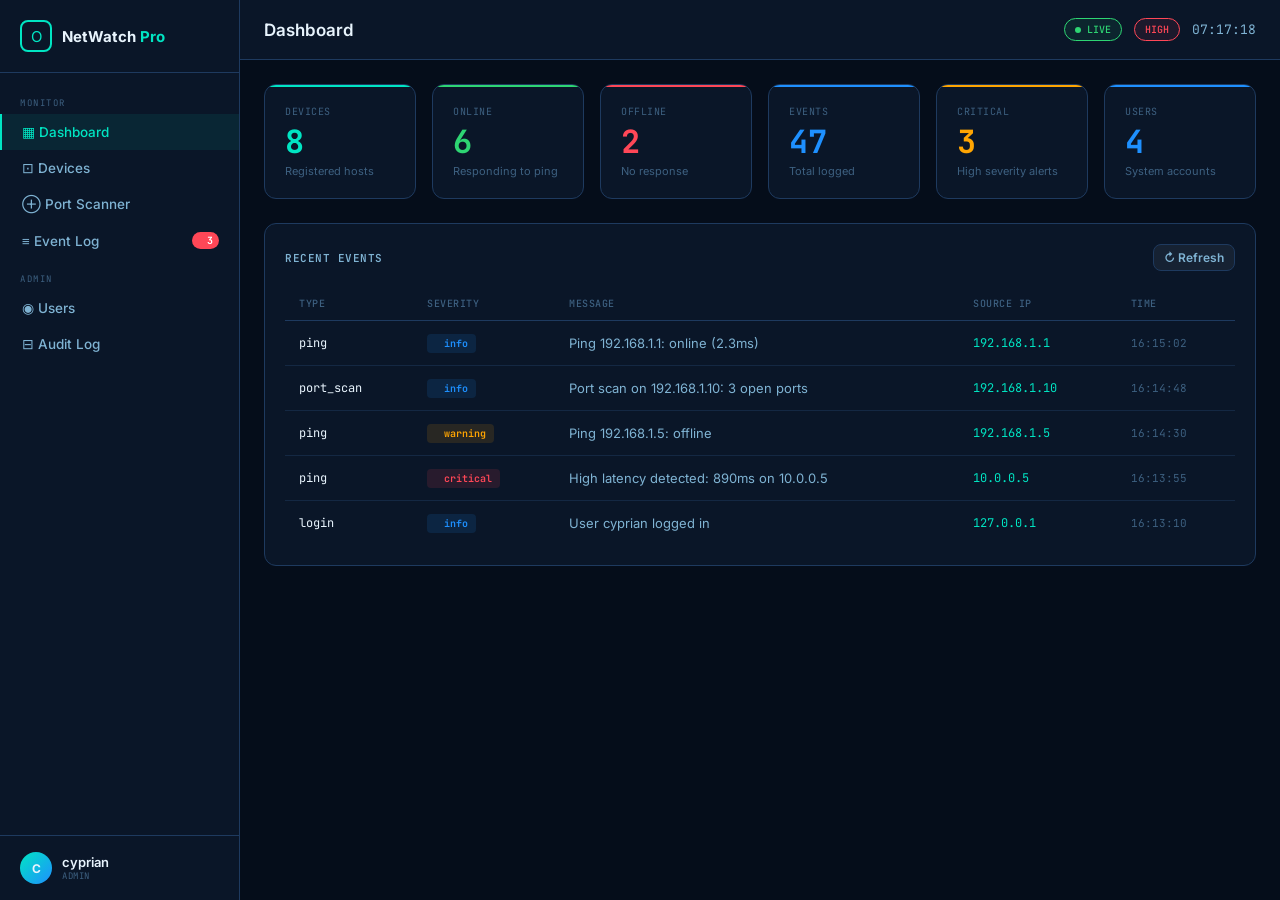
==== index.html @ 461dfc9f "Initial commit: NetWatch Pro dashboard" ====
<!DOCTYPE html>
<html lang="en">
<head>
  <meta charset="UTF-8" />
  <meta name="viewport" content="width=device-width, initial-scale=1.0" />
  <title>NetWatch Pro — Demo</title>
  <link rel="stylesheet" href="styles.css" />
</head>
<body>
<div class="app">
  <aside class="sidebar">
    <div class="logo">
      <div class="logo-icon">O</div>
      <div class="logo-text">NetWatch <span>Pro</span></div>
    </div>
    <nav class="nav">
      <div class="nav-label">Monitor</div>
      <button class="nav-item active" onclick="showPage('dashboard',this)">▦ Dashboard</button>
      <button class="nav-item" onclick="showPage('devices',this)">⊡ Devices</button>
      <button class="nav-item" onclick="showPage('scanner',this)">⊕ Port Scanner</button>
      <button class="nav-item" onclick="showPage('events',this)">≡ Event Log <span class="badge">3</span></button>
      <div class="nav-label">Admin</div>
      <button class="nav-item" onclick="showPage('users',this)">◉ Users</button>
      <button class="nav-item" onclick="showPage('audit',this)">⊟ Audit Log</button>
    </nav>
    <div class="sidebar-foot">
      <div class="avatar">C</div>
      <div>
        <div class="uname">cyprian</div>
        <div class="urole">ADMIN</div>
      </div>
    </div>
  </aside>

  <main class="main">
    <div class="topbar">
      <h1 id="page-title">Dashboard</h1>
      <span class="pill pill-live">LIVE</span>
      <span class="pill pill-high">HIGH</span>
      <span class="clock" id="clock">00:00:00</span>
    </div>

    <!-- DASHBOARD -->
    <div class="page" id="pg-dashboard">
      <div class="stats-grid">
        <div class="stat teal"><div class="stat-label">Devices</div><div class="stat-val">8</div><div class="stat-sub">Registered hosts</div></div>
        <div class="stat green"><div class="stat-label">Online</div><div class="stat-val">6</div><div class="stat-sub">Responding to ping</div></div>
        <div class="stat red"><div class="stat-label">Offline</div><div class="stat-val">2</div><div class="stat-sub">No response</div></div>
        <div class="stat blue"><div class="stat-label">Events</div><div class="stat-val">47</div><div class="stat-sub">Total logged</div></div>
        <div class="stat yellow"><div class="stat-label">Critical</div><div class="stat-val">3</div><div class="stat-sub">High severity alerts</div></div>
        <div class="stat blue"><div class="stat-label">Users</div><div class="stat-val">4</div><div class="stat-sub">System accounts</div></div>
      </div>
      <div class="card">
        <div class="card-head">
          <span class="card-title">Recent Events</span>
          <button class="btn btn-ghost btn-sm">↻ Refresh</button>
        </div>
        <div class="table-wrap">
          <table>
            <thead><tr><th>Type</th><th>Severity</th><th>Message</th><th>Source IP</th><th>Time</th></tr></thead>
            <tbody>
              <tr><td class="mono sm">ping</td><td><span class="badge b-info">info</span></td><td class="td-msg">Ping 192.168.1.1: online (2.3ms)</td><td class="mono teal sm">192.168.1.1</td><td class="mono muted xs">16:15:02</td></tr>
              <tr><td class="mono sm">port_scan</td><td><span class="badge b-info">info</span></td><td class="td-msg">Port scan on 192.168.1.10: 3 open ports</td><td class="mono teal sm">192.168.1.10</td><td class="mono muted xs">16:14:48</td></tr>
              <tr><td class="mono sm">ping</td><td><span class="badge b-warn">warning</span></td><td class="td-msg">Ping 192.168.1.5: offline</td><td class="mono teal sm">192.168.1.5</td><td class="mono muted xs">16:14:30</td></tr>
              <tr><td class="mono sm">ping</td><td><span class="badge b-crit">critical</span></td><td class="td-msg">High latency detected: 890ms on 10.0.0.5</td><td class="mono teal sm">10.0.0.5</td><td class="mono muted xs">16:13:55</td></tr>
              <tr><td class="mono sm">login</td><td><span class="badge b-info">info</span></td><td class="td-msg">User cyprian logged in</td><td class="mono teal sm">127.0.0.1</td><td class="mono muted xs">16:13:10</td></tr>
            </tbody>
          </table>
        </div>
      </div>
    </div>

    <!-- DEVICES -->
    <div class="page hidden" id="pg-devices">
      <div class="filter-bar">
        <input class="form-input" placeholder="Search by name or IP..." oninput="filterDevices(this.value)">
        <button class="btn btn-ghost btn-sm" onclick="pingAll()">↻ Ping All</button>
        <button class="btn btn-primary btn-sm" onclick="showToast('Add Device modal would open in the real app','s')">+ Add Device</button>
      </div>
      <div class="card">
        <div class="card-head">
          <span class="card-title" id="dev-count">Devices (8)</span>
          <button class="btn btn-ghost btn-sm" onclick="renderDevices(devices)">↻ Refresh</button>
        </div>
        <div class="table-wrap">
          <table>
            <thead><tr><th>Name</th><th>IP Address</th><th>Type</th><th>Location</th><th>Status</th><th>Latency</th><th>Last Seen</th><th>Actions</th></tr></thead>
            <tbody id="dev-tbody"></tbody>
          </table>
        </div>
      </div>
    </div>

    <!-- PORT SCANNER -->
    <div class="page hidden" id="pg-scanner">
      <div class="scan-grid">
        <div class="card">
          <div class="card-head"><span class="card-title">TCP Port Scanner</span></div>
          <div class="form-group">
            <label class="form-label">Target IP</label>
            <input class="form-input full" id="scan-ip" placeholder="192.168.1.1">
          </div>
          <div class="form-row">
            <div class="form-group">
              <label class="form-label">Start Port</label>
              <input type="number" class="form-input full" id="scan-start" value="1">
            </div>
            <div class="form-group">
              <label class="form-label">End Port</label>
              <input type="number" class="form-input full" id="scan-end" value="1024">
            </div>
          </div>
          <div class="form-group">
            <label class="form-label">Presets</label>
            <div class="preset-row">
              <button class="btn btn-ghost btn-sm" onclick="setPreset(80,443)">Web</button>
              <button class="btn btn-ghost btn-sm" onclick="setPreset(22,22)">SSH</button>
              <button class="btn btn-ghost btn-sm" onclick="setPreset(3389,3389)">RDP</button>
              <button class="btn btn-ghost btn-sm" onclick="setPreset(1433,5432)">Database</button>
              <button class="btn btn-ghost btn-sm" onclick="setPreset(1,1024)">All Common</button>
            </div>
          </div>
          <button class="btn btn-primary full-btn" id="scan-btn" onclick="runScan()">⊕ Scan Now</button>
          <div class="warn-box">⚠ Only scan devices you own or have explicit permission to scan.</div>
        </div>
        <div class="card">
          <div class="card-head"><span class="card-title">Results</span></div>
          <div id="scan-results"><div class="empty">Enter a target IP and click Scan Now.</div></div>
        </div>
      </div>
    </div>

    <!-- EVENTS -->
    <div class="page hidden" id="pg-events">
      <div class="filter-bar">
        <input class="form-input" placeholder="Filter events..." oninput="filterEvents(this.value)">
        <select class="form-select" onchange="filterEventSev(this.value)">
          <option value="all">All Severities</option>
          <option value="info">Info</option>
          <option value="warning">Warning</option>
          <option value="critical">Critical</option>
        </select>
        <button class="btn btn-ghost btn-sm" onclick="renderEvents(events)">↻ Refresh</button>
      </div>
      <div class="card">
        <div class="card-head"><span class="card-title" id="ev-count">Event Log (12)</span></div>
        <div class="table-wrap">
          <table>
            <thead><tr><th>Time</th><th>Type</th><th>Severity</th><th>Message</th><th>Source IP</th></tr></thead>
            <tbody id="ev-tbody"></tbody>
          </table>
        </div>
      </div>
    </div>

    <!-- USERS -->
    <div class="page hidden" id="pg-users">
      <div class="filter-bar">
        <button class="btn btn-primary btn-sm" onclick="showToast('Create User modal would open in the real app','s')">+ New User</button>
      </div>
      <div class="card">
        <div class="card-head">
          <span class="card-title">System Users (4)</span>
          <button class="btn btn-ghost btn-sm">↻ Refresh</button>
        </div>
        <div class="table-wrap">
          <table>
            <thead><tr><th>Username</th><th>Email</th><th>Role</th><th>Created</th><th>Actions</th></tr></thead>
            <tbody>
              <tr><td class="fw6">cyprian</td><td class="muted">cyprian@netwatch.pro</td><td><span class="badge b-admin">admin</span></td><td class="mono muted xs">6/24/2026</td><td><button class="btn btn-danger btn-sm" onclick="showToast('Cannot delete yourself','e')">Delete</button></td></tr>
              <tr><td class="fw6">alice</td><td class="muted">alice@company.com</td><td><span class="badge b-viewer">viewer</span></td><td class="mono muted xs">6/23/2026</td><td><button class="btn btn-danger btn-sm" onclick="showToast('User alice deleted','s')">Delete</button></td></tr>
              <tr><td class="fw6">bob</td><td class="muted">bob@company.com</td><td><span class="badge b-viewer">viewer</span></td><td class="mono muted xs">6/22/2026</td><td><button class="btn btn-danger btn-sm" onclick="showToast('User bob deleted','s')">Delete</button></td></tr>
              <tr><td class="fw6">jane</td><td class="muted">jane@company.com</td><td><span class="badge b-admin">admin</span></td><td class="mono muted xs">6/20/2026</td><td><button class="btn btn-danger btn-sm" onclick="showToast('User jane deleted','s')">Delete</button></td></tr>
            </tbody>
          </table>
        </div>
      </div>
    </div>

    <!-- AUDIT LOG -->
    <div class="page hidden" id="pg-audit">
      <div class="filter-bar">
        <input class="form-input" placeholder="Filter by user, action, target...">
        <button class="btn btn-ghost btn-sm">↻ Refresh</button>
      </div>
      <div class="card">
        <div class="card-head"><span class="card-title">Audit Trail (9)</span></div>
        <div class="table-wrap">
          <table>
            <thead><tr><th>Time</th><th>User</th><th>Action</th><th>Target</th><th>IP</th></tr></thead>
            <tbody>
              <tr><td class="mono muted xs">16:15:42</td><td class="fw6 sm">cyprian</td><td><span class="action-badge" style="color:#2ed573">LOGIN</span></td><td class="mono teal sm">auth</td><td class="mono muted xs">127.0.0.1</td></tr>
              <tr><td class="mono muted xs">16:14:48</td><td class="fw6 sm">cyprian</td><td><span class="action-badge" style="color:#1e90ff">PORT_SCAN</span></td><td class="mono teal sm">192.168.1.10</td><td class="mono muted xs">127.0.0.1</td></tr>
              <tr><td class="mono muted xs">16:13:20</td><td class="fw6 sm">cyprian</td><td><span class="action-badge" style="color:#00e5c3">ADD_DEVICE</span></td><td class="mono teal sm">192.168.1.10</td><td class="mono muted xs">127.0.0.1</td></tr>
              <tr><td class="mono muted xs">16:12:05</td><td class="fw6 sm">jane</td><td><span class="action-badge" style="color:#2ed573">LOGIN</span></td><td class="mono teal sm">auth</td><td class="mono muted xs">10.0.0.2</td></tr>
              <tr><td class="mono muted xs">16:10:00</td><td class="fw6 sm">cyprian</td><td><span class="action-badge" style="color:#00e5c3">CREATE_USER</span></td><td class="mono teal sm">alice</td><td class="mono muted xs">127.0.0.1</td></tr>
              <tr><td class="mono muted xs">16:09:10</td><td class="fw6 sm">cyprian</td><td><span class="action-badge" style="color:#1e90ff">PORT_SCAN</span></td><td class="mono teal sm">10.0.0.1</td><td class="mono muted xs">127.0.0.1</td></tr>
              <tr><td class="mono muted xs">16:08:30</td><td class="fw6 sm">alice</td><td><span class="action-badge" style="color:#2ed573">LOGIN</span></td><td class="mono teal sm">auth</td><td class="mono muted xs">192.168.1.100</td></tr>
              <tr><td class="mono muted xs">16:07:00</td><td class="fw6 sm">cyprian</td><td><span class="action-badge" style="color:#00e5c3">ADD_DEVICE</span></td><td class="mono teal sm">192.168.1.1</td><td class="mono muted xs">127.0.0.1</td></tr>
              <tr><td class="mono muted xs">16:05:10</td><td class="fw6 sm">cyprian</td><td><span class="action-badge" style="color:#2ed573">LOGIN</span></td><td class="mono teal sm">auth</td><td class="mono muted xs">127.0.0.1</td></tr>
            </tbody>
          </table>
        </div>
      </div>
    </div>
  </main>
</div>
<script src="app.js"></script>
</body>
</html>
---- styles.css ----
@import url('https://fonts.googleapis.com/css2?family=Inter:wght@300;400;500;600;700&family=JetBrains+Mono:wght@400;500&display=swap');

*, *::before, *::after { box-sizing: border-box; margin: 0; padding: 0; }

:root {
  --bg:     #050d1a;
  --bg2:    #0a1628;
  --bg3:    #0f1f38;
  --border: #1e3a5f;
  --border2:#264d7a;
  --teal:   #00e5c3;
  --teal2:  #00b89e;
  --blue:   #1e90ff;
  --red:    #ff4757;
  --yellow: #ffa502;
  --green:  #2ed573;
  --text:   #e8f4fd;
  --text2:  #7fb3d3;
  --text3:  #3d6080;
  --sidebar:240px;
  --topbar: 60px;
  --mono:   'JetBrains Mono', monospace;
}

html, body { height: 100%; }
body {
  font-family: 'Inter', sans-serif;
  background: var(--bg);
  color: var(--text);
  min-height: 100vh;
  overflow: hidden;
}

/* SCROLLBAR */
::-webkit-scrollbar { width: 4px; }
::-webkit-scrollbar-track { background: var(--bg2); }
::-webkit-scrollbar-thumb { background: var(--border2); border-radius: 2px; }

/* LAYOUT */
.app { display: flex; height: 100vh; }

/* SIDEBAR */
.sidebar {
  width: var(--sidebar);
  background: var(--bg2);
  border-right: 1px solid var(--border);
  display: flex;
  flex-direction: column;
  flex-shrink: 0;
}

.logo {
  padding: 20px;
  border-bottom: 1px solid var(--border);
  display: flex;
  align-items: center;
  gap: 10px;
}

.logo-icon {
  width: 32px; height: 32px;
  border: 2px solid var(--teal);
  border-radius: 8px;
  display: flex; align-items: center; justify-content: center;
  color: var(--teal);
  font-size: 15px;
  flex-shrink: 0;
}

.logo-text { font-size: 15px; font-weight: 700; }
.logo-text span { color: var(--teal); }

.nav { flex: 1; padding: 10px 0; overflow-y: auto; }

.nav-label {
  font-family: var(--mono);
  font-size: 9px;
  letter-spacing: 1.5px;
  color: var(--text3);
  padding: 14px 20px 5px;
  text-transform: uppercase;
}

.nav-item {
  display: flex;
  align-items: center;
  gap: 10px;
  padding: 10px 20px;
  color: var(--text2);
  font-size: 13.5px;
  font-weight: 500;
  cursor: pointer;
  border: none;
  background: none;
  width: 100%;
  text-align: left;
  border-left: 2px solid transparent;
  transition: all 0.15s;
  font-family: inherit;
}

.nav-item:hover { color: var(--text); background: rgba(0,229,195,0.04); }
.nav-item.active { color: var(--teal); background: rgba(0,229,195,0.08); border-left-color: var(--teal); }

.nav-item .badge {
  margin-left: auto;
  background: var(--red);
  color: white;
  font-size: 10px;
  font-weight: 700;
  padding: 2px 6px;
  border-radius: 10px;
  font-family: var(--mono);
}

.sidebar-foot {
  padding: 16px 20px;
  border-top: 1px solid var(--border);
  display: flex;
  align-items: center;
  gap: 10px;
}

.avatar {
  width: 32px; height: 32px;
  background: linear-gradient(135deg, var(--teal), var(--blue));
  border-radius: 50%;
  display: flex; align-items: center; justify-content: center;
  font-size: 12px; font-weight: 700;
  flex-shrink: 0;
}

.uname { font-size: 13px; font-weight: 600; }
.urole { font-size: 9px; color: var(--text3); font-family: var(--mono); letter-spacing: 0.5px; }

/* MAIN */
.main { flex: 1; display: flex; flex-direction: column; overflow: hidden; }

.topbar {
  height: var(--topbar);
  background: var(--bg2);
  border-bottom: 1px solid var(--border);
  display: flex;
  align-items: center;
  padding: 0 24px;
  gap: 12px;
  flex-shrink: 0;
}

.topbar h1 { font-size: 17px; font-weight: 600; flex: 1; }

.pill {
  display: flex; align-items: center; gap: 6px;
  padding: 4px 10px;
  border-radius: 20px;
  font-family: var(--mono);
  font-size: 10px;
  font-weight: 500;
  border: 1px solid;
}

.pill-live { color: var(--green); border-color: var(--green); background: rgba(46,213,115,0.08); }
.pill-live::before { content: ''; width: 6px; height: 6px; background: var(--green); border-radius: 50%; animation: pulse 2s infinite; }
.pill-high { color: var(--red); border-color: var(--red); background: rgba(255,71,87,0.08); }

.clock { font-family: var(--mono); font-size: 13px; color: var(--text2); }

/* PAGE */
.page { flex: 1; overflow-y: auto; padding: 24px; }
.page.hidden { display: none; }

/* STATS */
.stats-grid { display: grid; grid-template-columns: repeat(6, 1fr); gap: 16px; margin-bottom: 24px; }

.stat {
  background: var(--bg2);
  border: 1px solid var(--border);
  border-radius: 12px;
  padding: 20px;
  position: relative;
  overflow: hidden;
}
.stat::before { content: ''; position: absolute; top: 0; left: 0; right: 0; height: 2px; }
.stat.teal::before { background: var(--teal); }
.stat.green::before { background: var(--green); }
.stat.red::before { background: var(--red); }
.stat.blue::before { background: var(--blue); }
.stat.yellow::before { background: var(--yellow); }

.stat-label { font-size: 10px; color: var(--text3); text-transform: uppercase; letter-spacing: 0.5px; margin-bottom: 8px; font-family: var(--mono); }
.stat-val { font-size: 32px; font-weight: 700; font-family: var(--mono); line-height: 1; }
.stat.teal .stat-val  { color: var(--teal); }
.stat.green .stat-val { color: var(--green); }
.stat.red .stat-val   { color: var(--red); }
.stat.blue .stat-val  { color: var(--blue); }
.stat.yellow .stat-val{ color: var(--yellow); }
.stat-sub { font-size: 11px; color: var(--text3); margin-top: 6px; }

/* CARD */
.card { background: var(--bg2); border: 1px solid var(--border); border-radius: 12px; padding: 20px; margin-bottom: 20px; }
.card-head { display: flex; align-items: center; justify-content: space-between; margin-bottom: 16px; }
.card-title { font-size: 11px; font-weight: 600; color: var(--text2); text-transform: uppercase; letter-spacing: 0.5px; font-family: var(--mono); }

/* TABLE */
.table-wrap { overflow-x: auto; }
table { width: 100%; border-collapse: collapse; font-size: 13px; }
thead th { padding: 10px 14px; text-align: left; font-size: 10px; color: var(--text3); text-transform: uppercase; letter-spacing: 0.5px; border-bottom: 1px solid var(--border); font-family: var(--mono); font-weight: 500; }
tbody td { padding: 12px 14px; border-bottom: 1px solid rgba(30,58,95,0.5); vertical-align: middle; }
tbody tr:hover td { background: rgba(0,229,195,0.025); }
tbody tr:last-child td { border-bottom: none; }

/* UTILITY TEXT */
.mono  { font-family: var(--mono); }
.teal  { color: var(--teal); }
.muted { color: var(--text3); }
.sm    { font-size: 12px; }
.xs    { font-size: 11px; }
.fw6   { font-weight: 600; }
.td-msg { color: var(--text2); max-width: 320px; }

/* BADGES */
.badge {
  display: inline-flex; align-items: center; gap: 4px;
  padding: 3px 8px;
  border-radius: 4px;
  font-size: 10px; font-weight: 600;
  font-family: var(--mono);
}
.badge::before { content: ''; width: 5px; height: 5px; border-radius: 50%; }
.b-online  { background: rgba(46,213,115,0.15); color: var(--green); }
.b-online::before  { background: var(--green); }
.b-offline { background: rgba(255,71,87,0.15); color: var(--red); }
.b-offline::before { background: var(--red); }
.b-unknown { background: rgba(127,179,211,0.1); color: var(--text2); }
.b-info    { background: rgba(30,144,255,0.12); color: var(--blue); }
.b-warn    { background: rgba(255,165,2,0.12); color: var(--yellow); }
.b-crit    { background: rgba(255,71,87,0.12); color: var(--red); }
.b-admin   { background: rgba(30,144,255,0.15); color: var(--blue); }
.b-viewer  { background: rgba(0,229,195,0.1); color: var(--teal); }

.action-badge {
  font-family: var(--mono);
  font-size: 10px;
  background: rgba(255,255,255,0.04);
  padding: 2px 7px;
  border-radius: 4px;
}

/* BUTTONS */
.btn {
  display: inline-flex; align-items: center; gap: 6px;
  padding: 9px 16px;
  border-radius: 8px;
  font-size: 13px; font-weight: 600;
  border: none; cursor: pointer;
  font-family: inherit;
  transition: all 0.15s;
  white-space: nowrap;
}
.btn:disabled { opacity: 0.5; cursor: not-allowed; }
.btn-primary { background: var(--teal); color: var(--bg); }
.btn-primary:hover:not(:disabled) { background: var(--teal2); }
.btn-ghost { background: rgba(255,255,255,0.05); color: var(--text2); border: 1px solid var(--border); }
.btn-ghost:hover:not(:disabled) { background: rgba(255,255,255,0.1); color: var(--text); }
.btn-danger { background: rgba(255,71,87,0.15); color: var(--red); border: 1px solid rgba(255,71,87,0.3); }
.btn-danger:hover:not(:disabled) { background: rgba(255,71,87,0.25); }
.btn-sm { padding: 5px 10px; font-size: 12px; }
.full-btn { width: 100%; justify-content: center; }

/* FORMS */
.filter-bar { display: flex; gap: 10px; margin-bottom: 16px; align-items: center; flex-wrap: wrap; }
.form-group { margin-bottom: 14px; }
.form-label { display: block; font-size: 10px; color: var(--text2); text-transform: uppercase; letter-spacing: 0.5px; margin-bottom: 6px; font-family: var(--mono); }
.form-input {
  background: var(--bg);
  border: 1px solid var(--border);
  border-radius: 8px;
  padding: 9px 13px;
  color: var(--text);
  font-family: inherit;
  font-size: 13px;
  outline: none;
  transition: border-color 0.15s;
  max-width: 260px;
}
.form-input:focus { border-color: var(--teal); }
.form-input::placeholder { color: var(--text3); }
.form-input.full { max-width: 100%; width: 100%; }
.form-select {
  background: var(--bg);
  border: 1px solid var(--border);
  border-radius: 8px;
  padding: 9px 13px;
  color: var(--text);
  font-family: inherit;
  font-size: 13px;
  outline: none;
}
.form-select option { background: var(--bg2); }
.form-row { display: grid; grid-template-columns: 1fr 1fr; gap: 12px; }
.preset-row { display: flex; flex-wrap: wrap; gap: 6px; margin-top: 4px; }

/* SCANNER */
.scan-grid { display: grid; grid-template-columns: 320px 1fr; gap: 20px; align-items: start; }
.warn-box { background: rgba(255,165,2,0.08); border: 1px solid rgba(255,165,2,0.2); border-radius: 8px; padding: 10px 14px; font-size: 12px; color: var(--yellow); margin-top: 14px; }
.scanning-bar { height: 3px; background: var(--border); border-radius: 2px; overflow: hidden; margin: 14px 0; }
.scanning-bar-inner { height: 100%; background: var(--teal); border-radius: 2px; transition: width 0.1s linear; }
.result-summary { display: flex; gap: 14px; margin-bottom: 18px; }
.result-box { flex: 1; background: var(--bg3); border: 1px solid var(--border); border-radius: 8px; padding: 12px 16px; }
.result-box-label { font-size: 10px; color: var(--text3); font-family: var(--mono); text-transform: uppercase; margin-bottom: 4px; }
.result-box-val { font-size: 20px; font-weight: 700; font-family: var(--mono); }

/* EMPTY */
.empty { text-align: center; padding: 50px 20px; color: var(--text3); font-size: 13px; }

/* SPINNER */
.spinner {
  width: 14px; height: 14px;
  border: 2px solid var(--border);
  border-top-color: var(--teal);
  border-radius: 50%;
  animation: spin 0.7s linear infinite;
  display: inline-block;
  vertical-align: middle;
}

/* TOAST */
.toast {
  position: fixed;
  top: 20px; right: 20px;
  padding: 12px 20px;
  border-radius: 8px;
  font-size: 13px; font-weight: 500;
  z-index: 9999;
  animation: slideIn 0.2s ease;
  border: 1px solid;
  max-width: 320px;
}
.toast-s { background: rgba(46,213,115,0.15); color: var(--green); border-color: rgba(46,213,115,0.3); }
.toast-e { background: rgba(255,71,87,0.15); color: var(--red); border-color: rgba(255,71,87,0.3); }

/* ANIMATIONS */
@keyframes pulse { 0%,100%{opacity:1} 50%{opacity:0.3} }
@keyframes spin { to{transform:rotate(360deg)} }
@keyframes slideIn { from{transform:translateX(20px);opacity:0} to{transform:translateX(0);opacity:1} }
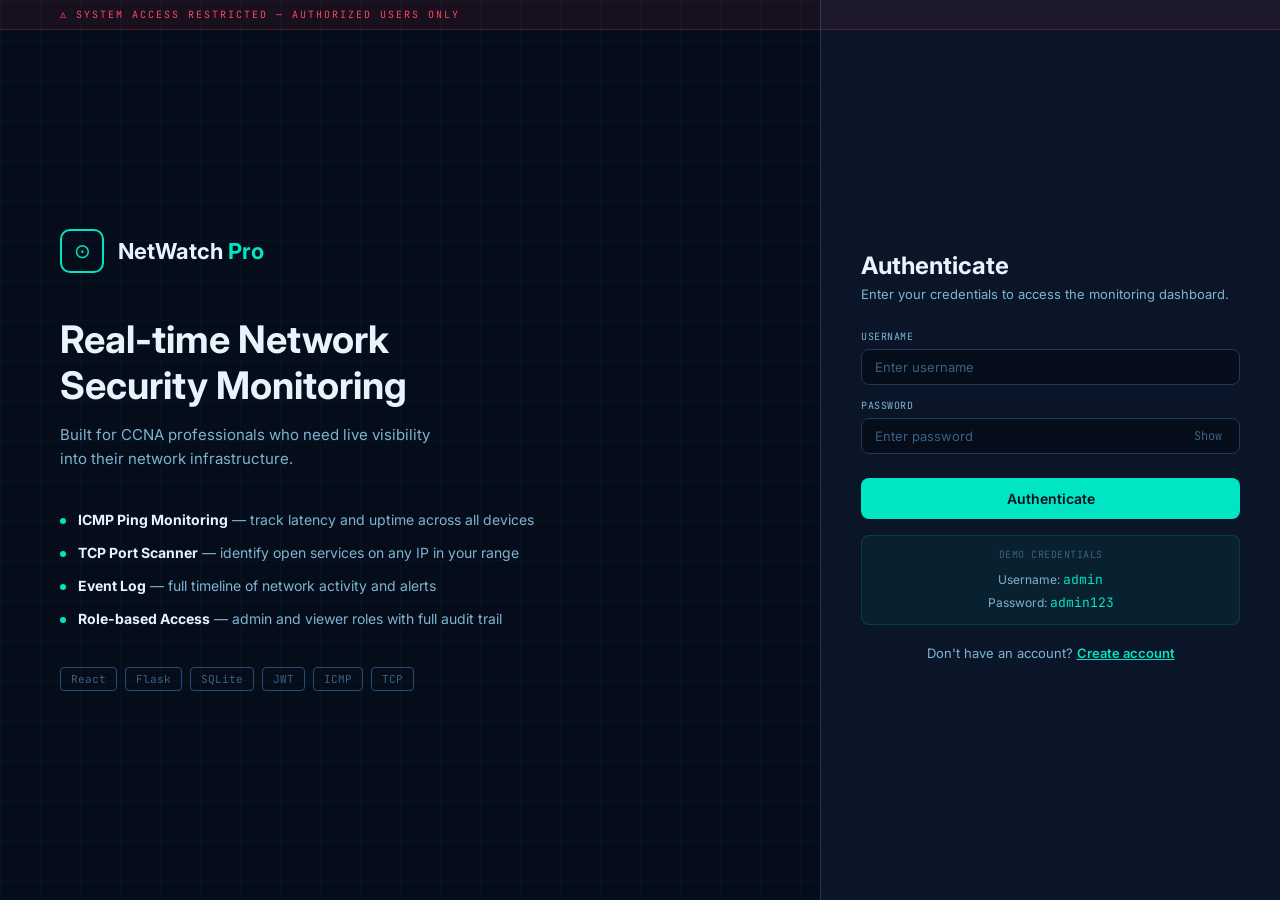
==== commit 8e3b6148: "Fix login as homepage, rename dashboard" ====
--- a/index.html
+++ b/index.html
@@ -3,208 +3,249 @@
 <head>
   <meta charset="UTF-8" />
   <meta name="viewport" content="width=device-width, initial-scale=1.0" />
-  <title>NetWatch Pro — Demo</title>
+  <title>NetWatch Pro — Login</title>
   <link rel="stylesheet" href="styles.css" />
+  <style>
+    body { overflow: auto; }
+    .login-page {
+      min-height: 100vh;
+      display: flex;
+      background: var(--bg);
+      position: relative;
+      overflow: hidden;
+    }
+    .grid-bg {
+      position: absolute;
+      inset: 0;
+      background-image:
+        linear-gradient(rgba(0,229,195,0.03) 1px, transparent 1px),
+        linear-gradient(90deg, rgba(0,229,195,0.03) 1px, transparent 1px);
+      background-size: 40px 40px;
+      z-index: 1;
+    }
+    .restricted-bar {
+      background: rgba(255,71,87,0.08);
+      border-bottom: 1px solid rgba(255,71,87,0.2);
+      padding: 8px 60px;
+      font-family: 'JetBrains Mono', monospace;
+      font-size: 10px;
+      color: var(--red);
+      letter-spacing: 2px;
+      text-transform: uppercase;
+      position: fixed;
+      top: 0; left: 0; right: 0;
+      z-index: 200;
+    }
+    .login-left {
+      flex: 1;
+      display: flex;
+      flex-direction: column;
+      justify-content: center;
+      padding: 80px 60px 60px;
+      position: relative;
+      z-index: 2;
+    }
+    .login-right {
+      width: 460px;
+      flex-shrink: 0;
+      display: flex;
+      align-items: center;
+      justify-content: center;
+      padding: 80px 40px 40px;
+      background: var(--bg2);
+      border-left: 1px solid var(--border);
+      position: relative;
+      z-index: 2;
+    }
+    .brand { display: flex; align-items: center; gap: 14px; margin-bottom: 44px; }
+    .brand-icon {
+      width: 44px; height: 44px;
+      border: 2px solid var(--teal);
+      border-radius: 10px;
+      display: flex; align-items: center; justify-content: center;
+      color: var(--teal); font-size: 20px;
+    }
+    .brand-name { font-size: 22px; font-weight: 700; }
+    .brand-name span { color: var(--teal); }
+    .headline { font-size: 38px; font-weight: 700; line-height: 1.2; margin-bottom: 14px; }
+    .subtext { font-size: 15px; color: var(--text2); margin-bottom: 40px; line-height: 1.6; }
+    .features { display: flex; flex-direction: column; gap: 16px; }
+    .feature { display: flex; align-items: flex-start; gap: 12px; }
+    .fdot { width: 6px; height: 6px; background: var(--teal); border-radius: 50%; margin-top: 7px; flex-shrink: 0; }
+    .ftext { font-size: 14px; color: var(--text2); }
+    .ftext strong { color: var(--text); }
+    .tech-tags { display: flex; gap: 8px; margin-top: 40px; flex-wrap: wrap; }
+    .tech-tag {
+      padding: 4px 10px;
+      border: 1px solid var(--border2);
+      border-radius: 4px;
+      font-size: 11px;
+      font-family: 'JetBrains Mono', monospace;
+      color: var(--text3);
+    }
+    .form-wrap { width: 100%; max-width: 380px; }
+    .form-wrap h2 { font-size: 24px; font-weight: 700; margin-bottom: 6px; }
+    .form-wrap > p { font-size: 13px; color: var(--text2); margin-bottom: 28px; }
+    .error-box {
+      background: rgba(255,71,87,0.1);
+      border: 1px solid rgba(255,71,87,0.3);
+      color: var(--red);
+      padding: 10px 14px;
+      border-radius: 8px;
+      font-size: 13px;
+      margin-bottom: 16px;
+    }
+    .attempts { color: var(--yellow); font-size: 11px; margin-top: 6px; font-family: 'JetBrains Mono', monospace; }
+    .pw-wrap { position: relative; }
+    .pw-wrap .form-input { max-width: 100%; width: 100%; padding-right: 56px; }
+    .pw-toggle {
+      position: absolute;
+      right: 12px; top: 50%;
+      transform: translateY(-50%);
+      background: none; border: none;
+      color: var(--text3);
+      cursor: pointer;
+      font-size: 12px;
+      font-family: 'JetBrains Mono', monospace;
+      padding: 4px 6px;
+      transition: color 0.15s;
+    }
+    .pw-toggle:hover { color: var(--teal); }
+    .login-btn {
+      width: 100%;
+      justify-content: center;
+      margin-top: 10px;
+      padding: 12px;
+      font-size: 14px;
+    }
+    .cred-box {
+      margin-top: 16px;
+      padding: 10px 14px;
+      background: rgba(0,229,195,0.05);
+      border: 1px solid rgba(0,229,195,0.15);
+      border-radius: 8px;
+      font-size: 12px;
+      color: var(--text2);
+      text-align: center;
+      line-height: 1.8;
+    }
+    .cred-box .cred-label { font-size: 10px; color: var(--text3); font-family: 'JetBrains Mono', monospace; letter-spacing: 0.5px; text-transform: uppercase; margin-bottom: 4px; }
+    .cred-val { font-family: 'JetBrains Mono', monospace; color: var(--teal); font-size: 13px; }
+  </style>
 </head>
 <body>
-<div class="app">
-  <aside class="sidebar">
-    <div class="logo">
-      <div class="logo-icon">O</div>
-      <div class="logo-text">NetWatch <span>Pro</span></div>
-    </div>
-    <nav class="nav">
-      <div class="nav-label">Monitor</div>
-      <button class="nav-item active" onclick="showPage('dashboard',this)">▦ Dashboard</button>
-      <button class="nav-item" onclick="showPage('devices',this)">⊡ Devices</button>
-      <button class="nav-item" onclick="showPage('scanner',this)">⊕ Port Scanner</button>
-      <button class="nav-item" onclick="showPage('events',this)">≡ Event Log <span class="badge">3</span></button>
-      <div class="nav-label">Admin</div>
-      <button class="nav-item" onclick="showPage('users',this)">◉ Users</button>
-      <button class="nav-item" onclick="showPage('audit',this)">⊟ Audit Log</button>
-    </nav>
-    <div class="sidebar-foot">
-      <div class="avatar">C</div>
-      <div>
-        <div class="uname">cyprian</div>
-        <div class="urole">ADMIN</div>
+
+<div class="restricted-bar">⚠ SYSTEM ACCESS RESTRICTED — AUTHORIZED USERS ONLY</div>
+
+<div class="login-page">
+  <div class="grid-bg"></div>
+
+  <div class="login-left">
+    <div class="brand">
+      <div class="brand-icon">⊙</div>
+      <div class="brand-name">NetWatch <span>Pro</span></div>
+    </div>
+    <h1 class="headline">Real-time Network<br />Security Monitoring</h1>
+    <p class="subtext">Built for CCNA professionals who need live visibility<br />into their network infrastructure.</p>
+    <div class="features">
+      <div class="feature"><div class="fdot"></div><div class="ftext"><strong>ICMP Ping Monitoring</strong> — track latency and uptime across all devices</div></div>
+      <div class="feature"><div class="fdot"></div><div class="ftext"><strong>TCP Port Scanner</strong> — identify open services on any IP in your range</div></div>
+      <div class="feature"><div class="fdot"></div><div class="ftext"><strong>Event Log</strong> — full timeline of network activity and alerts</div></div>
+      <div class="feature"><div class="fdot"></div><div class="ftext"><strong>Role-based Access</strong> — admin and viewer roles with full audit trail</div></div>
+    </div>
+    <div class="tech-tags">
+      <span class="tech-tag">React</span>
+      <span class="tech-tag">Flask</span>
+      <span class="tech-tag">SQLite</span>
+      <span class="tech-tag">JWT</span>
+      <span class="tech-tag">ICMP</span>
+      <span class="tech-tag">TCP</span>
+    </div>
+  </div>
+
+  <div class="login-right">
+    <div class="form-wrap">
+      <h2>Authenticate</h2>
+      <p>Enter your credentials to access the monitoring dashboard.</p>
+
+      <div class="error-box" id="error-box" style="display:none">
+        <span id="error-msg">Invalid credentials.</span>
+        <div class="attempts" id="attempts-msg"></div>
       </div>
-    </div>
-  </aside>
-
-  <main class="main">
-    <div class="topbar">
-      <h1 id="page-title">Dashboard</h1>
-      <span class="pill pill-live">LIVE</span>
-      <span class="pill pill-high">HIGH</span>
-      <span class="clock" id="clock">00:00:00</span>
-    </div>
-
-    <!-- DASHBOARD -->
-    <div class="page" id="pg-dashboard">
-      <div class="stats-grid">
-        <div class="stat teal"><div class="stat-label">Devices</div><div class="stat-val">8</div><div class="stat-sub">Registered hosts</div></div>
-        <div class="stat green"><div class="stat-label">Online</div><div class="stat-val">6</div><div class="stat-sub">Responding to ping</div></div>
-        <div class="stat red"><div class="stat-label">Offline</div><div class="stat-val">2</div><div class="stat-sub">No response</div></div>
-        <div class="stat blue"><div class="stat-label">Events</div><div class="stat-val">47</div><div class="stat-sub">Total logged</div></div>
-        <div class="stat yellow"><div class="stat-label">Critical</div><div class="stat-val">3</div><div class="stat-sub">High severity alerts</div></div>
-        <div class="stat blue"><div class="stat-label">Users</div><div class="stat-val">4</div><div class="stat-sub">System accounts</div></div>
+
+      <form onsubmit="doLogin(event)">
+        <div class="form-group">
+          <label class="form-label">Username</label>
+          <input class="form-input" id="username" style="max-width:100%;width:100%" placeholder="Enter username" autocomplete="username" />
+        </div>
+        <div class="form-group">
+          <label class="form-label">Password</label>
+          <div class="pw-wrap">
+            <input type="password" class="form-input" id="password" placeholder="Enter password" autocomplete="current-password" />
+            <button type="button" class="pw-toggle" id="pw-toggle" onclick="togglePassword()">Show</button>
+          </div>
+        </div>
+
+        <button type="submit" class="btn btn-primary login-btn" id="login-btn">Authenticate</button>
+      </form>
+
+      <div class="cred-box">
+        <div class="cred-label">Demo Credentials</div>
+        <div>Username: <span class="cred-val">admin</span></div>
+        <div>Password: <span class="cred-val">admin123</span></div>
       </div>
-      <div class="card">
-        <div class="card-head">
-          <span class="card-title">Recent Events</span>
-          <button class="btn btn-ghost btn-sm">↻ Refresh</button>
-        </div>
-        <div class="table-wrap">
-          <table>
-            <thead><tr><th>Type</th><th>Severity</th><th>Message</th><th>Source IP</th><th>Time</th></tr></thead>
-            <tbody>
-              <tr><td class="mono sm">ping</td><td><span class="badge b-info">info</span></td><td class="td-msg">Ping 192.168.1.1: online (2.3ms)</td><td class="mono teal sm">192.168.1.1</td><td class="mono muted xs">16:15:02</td></tr>
-              <tr><td class="mono sm">port_scan</td><td><span class="badge b-info">info</span></td><td class="td-msg">Port scan on 192.168.1.10: 3 open ports</td><td class="mono teal sm">192.168.1.10</td><td class="mono muted xs">16:14:48</td></tr>
-              <tr><td class="mono sm">ping</td><td><span class="badge b-warn">warning</span></td><td class="td-msg">Ping 192.168.1.5: offline</td><td class="mono teal sm">192.168.1.5</td><td class="mono muted xs">16:14:30</td></tr>
-              <tr><td class="mono sm">ping</td><td><span class="badge b-crit">critical</span></td><td class="td-msg">High latency detected: 890ms on 10.0.0.5</td><td class="mono teal sm">10.0.0.5</td><td class="mono muted xs">16:13:55</td></tr>
-              <tr><td class="mono sm">login</td><td><span class="badge b-info">info</span></td><td class="td-msg">User cyprian logged in</td><td class="mono teal sm">127.0.0.1</td><td class="mono muted xs">16:13:10</td></tr>
-            </tbody>
-          </table>
-        </div>
-      </div>
-    </div>
-
-    <!-- DEVICES -->
-    <div class="page hidden" id="pg-devices">
-      <div class="filter-bar">
-        <input class="form-input" placeholder="Search by name or IP..." oninput="filterDevices(this.value)">
-        <button class="btn btn-ghost btn-sm" onclick="pingAll()">↻ Ping All</button>
-        <button class="btn btn-primary btn-sm" onclick="showToast('Add Device modal would open in the real app','s')">+ Add Device</button>
-      </div>
-      <div class="card">
-        <div class="card-head">
-          <span class="card-title" id="dev-count">Devices (8)</span>
-          <button class="btn btn-ghost btn-sm" onclick="renderDevices(devices)">↻ Refresh</button>
-        </div>
-        <div class="table-wrap">
-          <table>
-            <thead><tr><th>Name</th><th>IP Address</th><th>Type</th><th>Location</th><th>Status</th><th>Latency</th><th>Last Seen</th><th>Actions</th></tr></thead>
-            <tbody id="dev-tbody"></tbody>
-          </table>
-        </div>
-      </div>
-    </div>
-
-    <!-- PORT SCANNER -->
-    <div class="page hidden" id="pg-scanner">
-      <div class="scan-grid">
-        <div class="card">
-          <div class="card-head"><span class="card-title">TCP Port Scanner</span></div>
-          <div class="form-group">
-            <label class="form-label">Target IP</label>
-            <input class="form-input full" id="scan-ip" placeholder="192.168.1.1">
-          </div>
-          <div class="form-row">
-            <div class="form-group">
-              <label class="form-label">Start Port</label>
-              <input type="number" class="form-input full" id="scan-start" value="1">
-            </div>
-            <div class="form-group">
-              <label class="form-label">End Port</label>
-              <input type="number" class="form-input full" id="scan-end" value="1024">
-            </div>
-          </div>
-          <div class="form-group">
-            <label class="form-label">Presets</label>
-            <div class="preset-row">
-              <button class="btn btn-ghost btn-sm" onclick="setPreset(80,443)">Web</button>
-              <button class="btn btn-ghost btn-sm" onclick="setPreset(22,22)">SSH</button>
-              <button class="btn btn-ghost btn-sm" onclick="setPreset(3389,3389)">RDP</button>
-              <button class="btn btn-ghost btn-sm" onclick="setPreset(1433,5432)">Database</button>
-              <button class="btn btn-ghost btn-sm" onclick="setPreset(1,1024)">All Common</button>
-            </div>
-          </div>
-          <button class="btn btn-primary full-btn" id="scan-btn" onclick="runScan()">⊕ Scan Now</button>
-          <div class="warn-box">⚠ Only scan devices you own or have explicit permission to scan.</div>
-        </div>
-        <div class="card">
-          <div class="card-head"><span class="card-title">Results</span></div>
-          <div id="scan-results"><div class="empty">Enter a target IP and click Scan Now.</div></div>
-        </div>
-      </div>
-    </div>
-
-    <!-- EVENTS -->
-    <div class="page hidden" id="pg-events">
-      <div class="filter-bar">
-        <input class="form-input" placeholder="Filter events..." oninput="filterEvents(this.value)">
-        <select class="form-select" onchange="filterEventSev(this.value)">
-          <option value="all">All Severities</option>
-          <option value="info">Info</option>
-          <option value="warning">Warning</option>
-          <option value="critical">Critical</option>
-        </select>
-        <button class="btn btn-ghost btn-sm" onclick="renderEvents(events)">↻ Refresh</button>
-      </div>
-      <div class="card">
-        <div class="card-head"><span class="card-title" id="ev-count">Event Log (12)</span></div>
-        <div class="table-wrap">
-          <table>
-            <thead><tr><th>Time</th><th>Type</th><th>Severity</th><th>Message</th><th>Source IP</th></tr></thead>
-            <tbody id="ev-tbody"></tbody>
-          </table>
-        </div>
-      </div>
-    </div>
-
-    <!-- USERS -->
-    <div class="page hidden" id="pg-users">
-      <div class="filter-bar">
-        <button class="btn btn-primary btn-sm" onclick="showToast('Create User modal would open in the real app','s')">+ New User</button>
-      </div>
-      <div class="card">
-        <div class="card-head">
-          <span class="card-title">System Users (4)</span>
-          <button class="btn btn-ghost btn-sm">↻ Refresh</button>
-        </div>
-        <div class="table-wrap">
-          <table>
-            <thead><tr><th>Username</th><th>Email</th><th>Role</th><th>Created</th><th>Actions</th></tr></thead>
-            <tbody>
-              <tr><td class="fw6">cyprian</td><td class="muted">cyprian@netwatch.pro</td><td><span class="badge b-admin">admin</span></td><td class="mono muted xs">6/24/2026</td><td><button class="btn btn-danger btn-sm" onclick="showToast('Cannot delete yourself','e')">Delete</button></td></tr>
-              <tr><td class="fw6">alice</td><td class="muted">alice@company.com</td><td><span class="badge b-viewer">viewer</span></td><td class="mono muted xs">6/23/2026</td><td><button class="btn btn-danger btn-sm" onclick="showToast('User alice deleted','s')">Delete</button></td></tr>
-              <tr><td class="fw6">bob</td><td class="muted">bob@company.com</td><td><span class="badge b-viewer">viewer</span></td><td class="mono muted xs">6/22/2026</td><td><button class="btn btn-danger btn-sm" onclick="showToast('User bob deleted','s')">Delete</button></td></tr>
-              <tr><td class="fw6">jane</td><td class="muted">jane@company.com</td><td><span class="badge b-admin">admin</span></td><td class="mono muted xs">6/20/2026</td><td><button class="btn btn-danger btn-sm" onclick="showToast('User jane deleted','s')">Delete</button></td></tr>
-            </tbody>
-          </table>
-        </div>
-      </div>
-    </div>
-
-    <!-- AUDIT LOG -->
-    <div class="page hidden" id="pg-audit">
-      <div class="filter-bar">
-        <input class="form-input" placeholder="Filter by user, action, target...">
-        <button class="btn btn-ghost btn-sm">↻ Refresh</button>
-      </div>
-      <div class="card">
-        <div class="card-head"><span class="card-title">Audit Trail (9)</span></div>
-        <div class="table-wrap">
-          <table>
-            <thead><tr><th>Time</th><th>User</th><th>Action</th><th>Target</th><th>IP</th></tr></thead>
-            <tbody>
-              <tr><td class="mono muted xs">16:15:42</td><td class="fw6 sm">cyprian</td><td><span class="action-badge" style="color:#2ed573">LOGIN</span></td><td class="mono teal sm">auth</td><td class="mono muted xs">127.0.0.1</td></tr>
-              <tr><td class="mono muted xs">16:14:48</td><td class="fw6 sm">cyprian</td><td><span class="action-badge" style="color:#1e90ff">PORT_SCAN</span></td><td class="mono teal sm">192.168.1.10</td><td class="mono muted xs">127.0.0.1</td></tr>
-              <tr><td class="mono muted xs">16:13:20</td><td class="fw6 sm">cyprian</td><td><span class="action-badge" style="color:#00e5c3">ADD_DEVICE</span></td><td class="mono teal sm">192.168.1.10</td><td class="mono muted xs">127.0.0.1</td></tr>
-              <tr><td class="mono muted xs">16:12:05</td><td class="fw6 sm">jane</td><td><span class="action-badge" style="color:#2ed573">LOGIN</span></td><td class="mono teal sm">auth</td><td class="mono muted xs">10.0.0.2</td></tr>
-              <tr><td class="mono muted xs">16:10:00</td><td class="fw6 sm">cyprian</td><td><span class="action-badge" style="color:#00e5c3">CREATE_USER</span></td><td class="mono teal sm">alice</td><td class="mono muted xs">127.0.0.1</td></tr>
-              <tr><td class="mono muted xs">16:09:10</td><td class="fw6 sm">cyprian</td><td><span class="action-badge" style="color:#1e90ff">PORT_SCAN</span></td><td class="mono teal sm">10.0.0.1</td><td class="mono muted xs">127.0.0.1</td></tr>
-              <tr><td class="mono muted xs">16:08:30</td><td class="fw6 sm">alice</td><td><span class="action-badge" style="color:#2ed573">LOGIN</span></td><td class="mono teal sm">auth</td><td class="mono muted xs">192.168.1.100</td></tr>
-              <tr><td class="mono muted xs">16:07:00</td><td class="fw6 sm">cyprian</td><td><span class="action-badge" style="color:#00e5c3">ADD_DEVICE</span></td><td class="mono teal sm">192.168.1.1</td><td class="mono muted xs">127.0.0.1</td></tr>
-              <tr><td class="mono muted xs">16:05:10</td><td class="fw6 sm">cyprian</td><td><span class="action-badge" style="color:#2ed573">LOGIN</span></td><td class="mono teal sm">auth</td><td class="mono muted xs">127.0.0.1</td></tr>
-            </tbody>
-          </table>
-        </div>
-      </div>
-    </div>
-  </main>
+
+      <p style="margin-top:20px;font-size:13px;color:var(--text2);text-align:center">
+        Don't have an account?
+        <a href="register.html" style="color:var(--teal);font-weight:600;text-decoration:underline">Create account</a>
+      </p>
+    </div>
+  </div>
 </div>
-<script src="app.js"></script>
+
+<script>
+  let attempts = 0;
+
+  function togglePassword() {
+    const input = document.getElementById('password');
+    const btn = document.getElementById('pw-toggle');
+    if (input.type === 'password') {
+      input.type = 'text';
+      btn.textContent = 'Hide';
+    } else {
+      input.type = 'password';
+      btn.textContent = 'Show';
+    }
+  }
+
+  function doLogin(e) {
+    e.preventDefault();
+    const username = document.getElementById('username').value.trim();
+    const password = document.getElementById('password').value;
+    const btn = document.getElementById('login-btn');
+    const errorBox = document.getElementById('error-box');
+    const errorMsg = document.getElementById('error-msg');
+    const attemptsMsg = document.getElementById('attempts-msg');
+
+    btn.disabled = true;
+    btn.innerHTML = '<span class="spinner"></span> Authenticating...';
+
+    setTimeout(() => {
+      if (username === 'admin' && password === 'admin123') {
+        btn.innerHTML = '✓ Success — Redirecting...';
+        setTimeout(() => {
+          window.location.href = 'dashboard.html';
+        }, 800);
+      } else {
+        attempts++;
+        errorBox.style.display = 'block';
+        errorMsg.textContent = 'Invalid credentials.';
+        attemptsMsg.textContent = 'Attempt ' + attempts + ' of 5';
+        btn.disabled = false;
+        btn.innerHTML = 'Authenticate';
+      }
+    }, 1000);
+  }
+</script>
 </body>
 </html>
